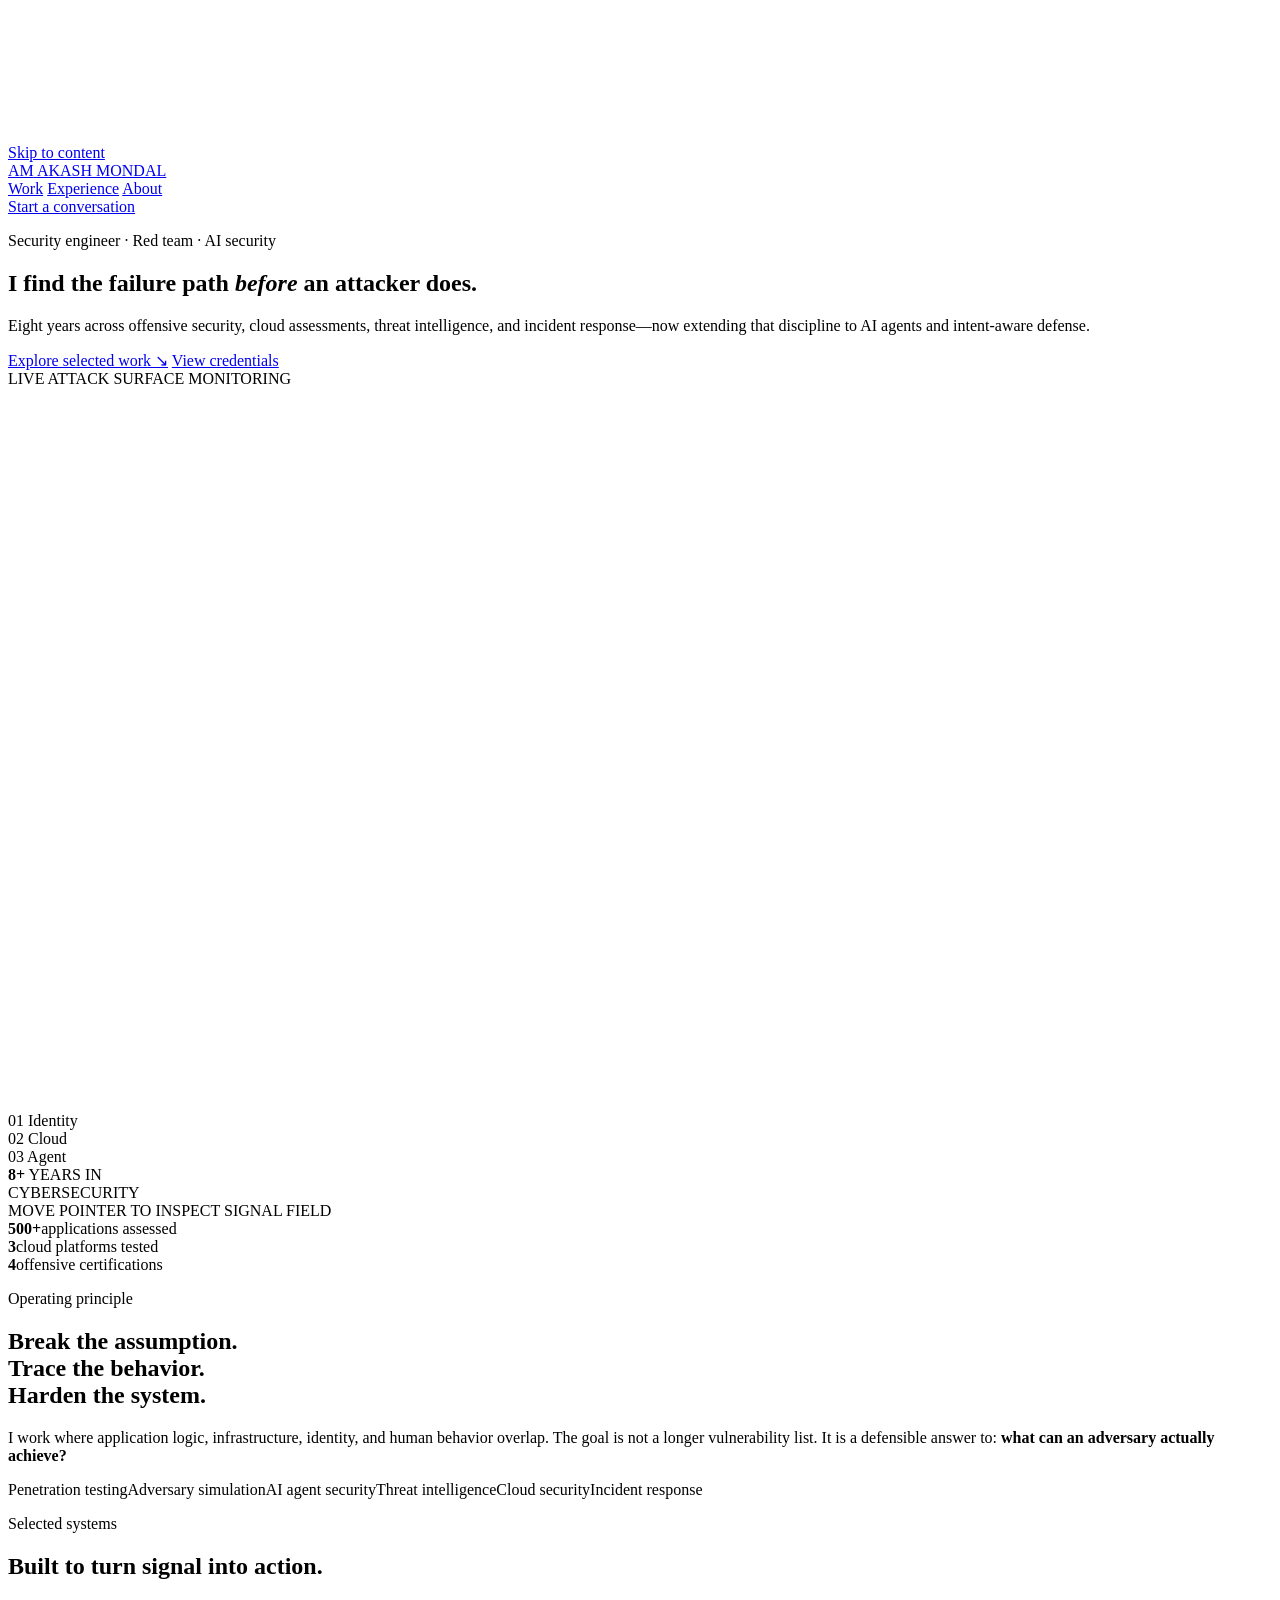
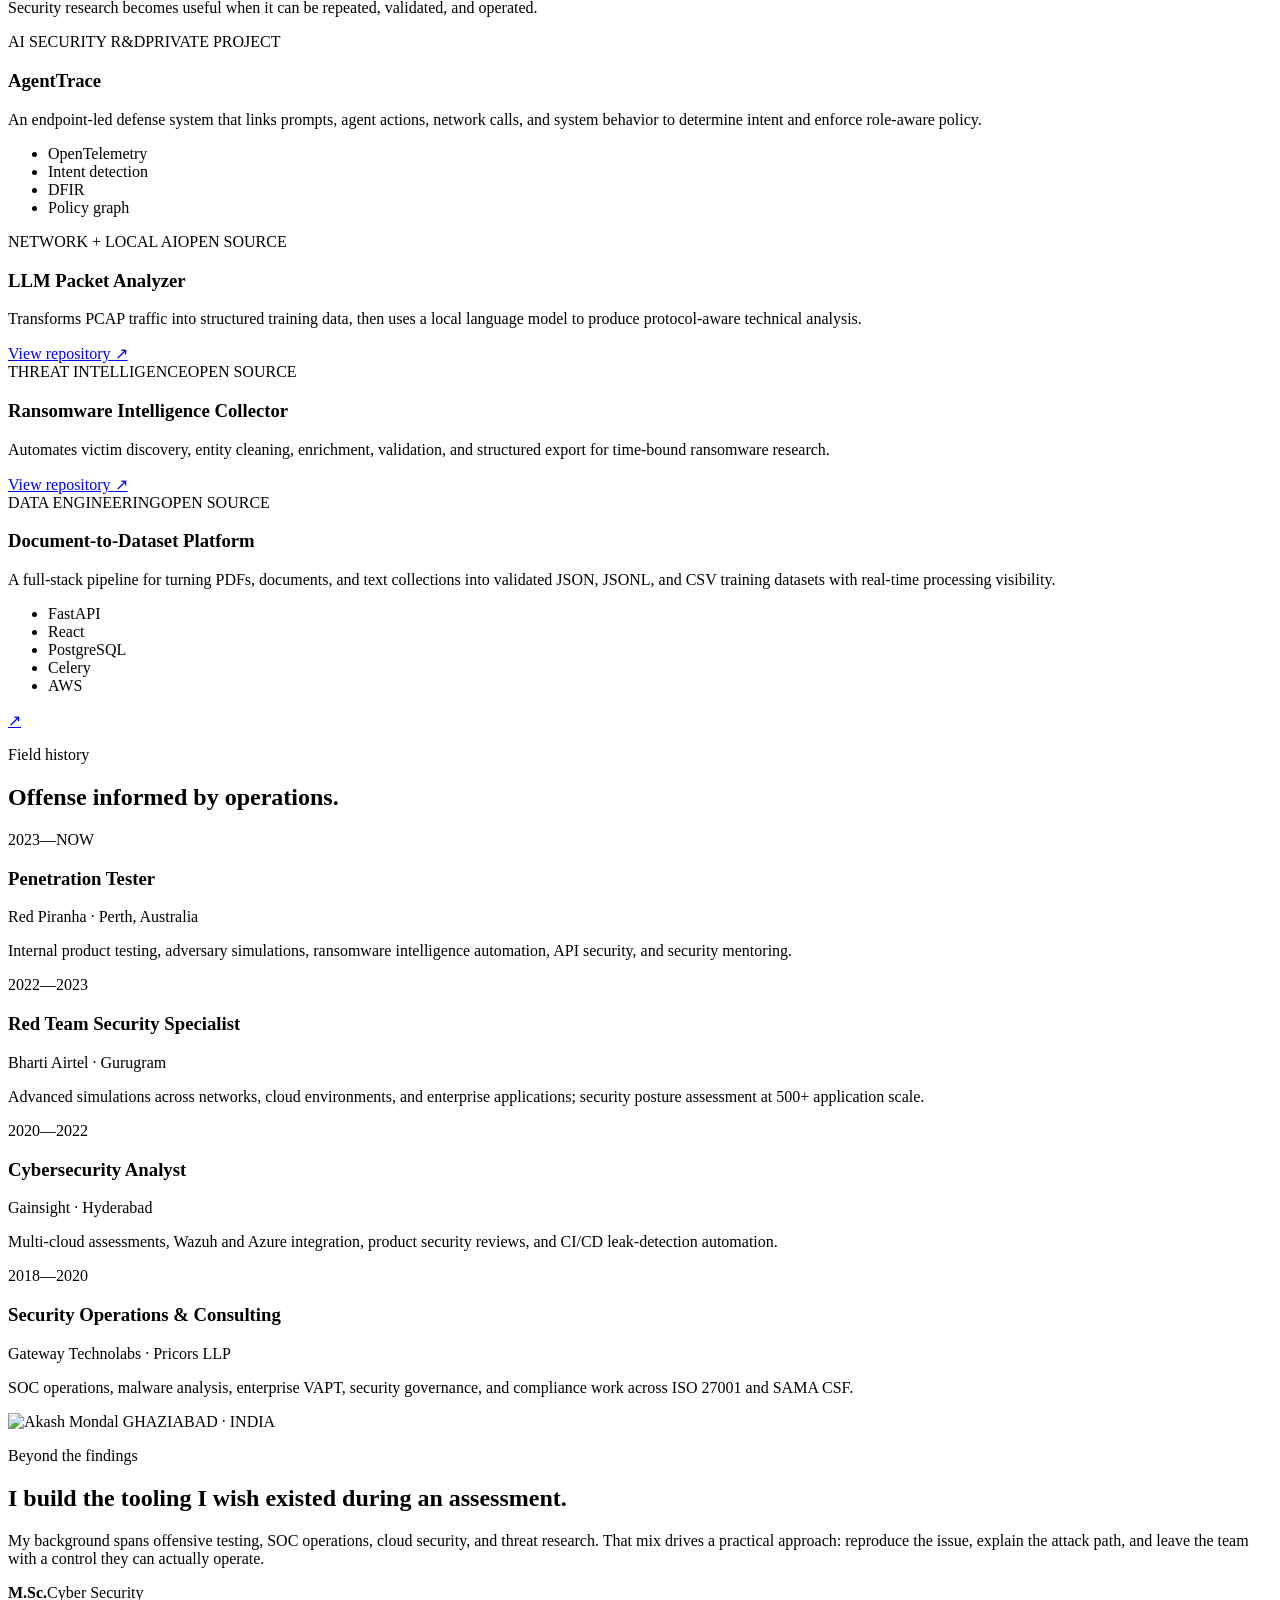
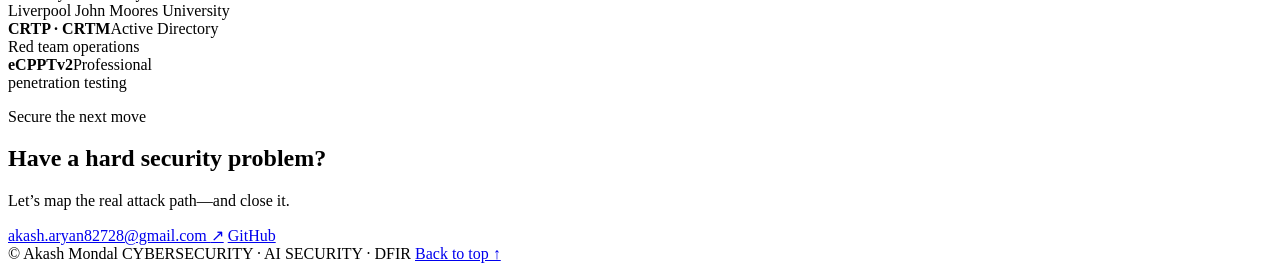
==== index.html @ fdd22d5d "Add index.html" ====
<!doctype html>
<html lang="en">
  <head>
    <meta charset="UTF-8" />
    <meta name="viewport" content="width=device-width, initial-scale=1.0" />
    <meta name="theme-color" content="#05070d" />
    <meta
      name="description"
      content="Akash Mondal — cybersecurity engineer, penetration tester, red team specialist, and AI security researcher."
    />
    <title>Akash Mondal — Cybersecurity & AI Security</title>
    <link rel="icon" type="image/svg+xml" href="assets/favicon.svg" />
    <link rel="preconnect" href="https://avatars.githubusercontent.com" />
    <link rel="stylesheet" href="styles.css" />
    <script src="script.js" defer></script>
  </head>
  <body>
    <a class="skip-link" href="#main">Skip to content</a>
    <canvas id="signal-field" aria-hidden="true"></canvas>

    <header class="site-header" data-reveal>
      <a class="brand" href="#top" aria-label="Akash Mondal, home">
        <span class="brand-mark" aria-hidden="true">AM</span>
        <span>AKASH MONDAL</span>
      </a>
      <nav aria-label="Primary navigation">
        <a href="#work">Work</a>
        <a href="#experience">Experience</a>
        <a href="#about">About</a>
      </nav>
      <a class="header-cta" href="mailto:akash.aryan82728@gmail.com">Start a conversation</a>
    </header>

    <main id="main">
      <section class="hero" id="top">
        <div class="hero-copy" data-reveal>
          <p class="eyebrow"><span class="pulse"></span> Security engineer · Red team · AI security</p>
          <h1>I find the failure path <em>before</em> an attacker does.</h1>
          <p class="hero-summary">
            Eight years across offensive security, cloud assessments, threat intelligence, and incident response—now extending that discipline to AI agents and intent-aware defense.
          </p>
          <div class="hero-actions">
            <a class="button button-primary magnetic" href="#work">Explore selected work <span aria-hidden="true">↘</span></a>
            <a class="button button-secondary" href="#about">View credentials</a>
          </div>
        </div>

        <div class="hero-visual" data-reveal aria-label="Interactive three-dimensional security signal map">
          <div class="visual-frame" id="tilt-frame">
            <div class="frame-topline">
              <span>LIVE ATTACK SURFACE</span>
              <span class="status"><i></i> MONITORING</span>
            </div>
            <canvas id="orb" width="720" height="720" aria-hidden="true"></canvas>
            <div class="scan-label scan-label-a"><span>01</span> Identity</div>
            <div class="scan-label scan-label-b"><span>02</span> Cloud</div>
            <div class="scan-label scan-label-c"><span>03</span> Agent</div>
            <div class="visual-center">
              <strong>8+</strong>
              <span>YEARS IN<br />CYBERSECURITY</span>
            </div>
            <div class="frame-caption">MOVE POINTER TO INSPECT SIGNAL FIELD</div>
          </div>
        </div>

        <div class="hero-metrics" data-reveal>
          <div><strong>500+</strong><span>applications assessed</span></div>
          <div><strong>3</strong><span>cloud platforms tested</span></div>
          <div><strong>4</strong><span>offensive certifications</span></div>
        </div>
      </section>

      <section class="manifesto section-pad" aria-labelledby="manifesto-title">
        <p class="section-kicker" data-reveal>Operating principle</p>
        <div class="manifesto-grid">
          <h2 id="manifesto-title" data-reveal>Break the assumption.<br />Trace the behavior.<br /><span>Harden the system.</span></h2>
          <div class="manifesto-copy" data-reveal>
            <p>I work where application logic, infrastructure, identity, and human behavior overlap. The goal is not a longer vulnerability list. It is a defensible answer to: <strong>what can an adversary actually achieve?</strong></p>
            <div class="discipline-list" aria-label="Core security disciplines">
              <span>Penetration testing</span><span>Adversary simulation</span><span>AI agent security</span><span>Threat intelligence</span><span>Cloud security</span><span>Incident response</span>
            </div>
          </div>
        </div>
      </section>

      <section class="work section-pad" id="work" aria-labelledby="work-title">
        <div class="section-heading" data-reveal>
          <div><p class="section-kicker">Selected systems</p><h2 id="work-title">Built to turn signal into action.</h2></div>
          <p>Security research becomes useful when it can be repeated, validated, and operated.</p>
        </div>

        <div class="project-grid">
          <article class="project-card project-featured tilt-card" data-reveal>
            <div class="project-meta"><span>AI SECURITY R&D</span><span>PRIVATE PROJECT</span></div>
            <div class="project-glyph agent-glyph" aria-hidden="true"><i></i><i></i><i></i><i></i><i></i></div>
            <div>
              <h3>AgentTrace</h3>
              <p>An endpoint-led defense system that links prompts, agent actions, network calls, and system behavior to determine intent and enforce role-aware policy.</p>
              <ul class="tag-list" aria-label="Technologies"><li>OpenTelemetry</li><li>Intent detection</li><li>DFIR</li><li>Policy graph</li></ul>
            </div>
          </article>

          <article class="project-card tilt-card" data-reveal>
            <div class="project-meta"><span>NETWORK + LOCAL AI</span><span>OPEN SOURCE</span></div>
            <div class="project-glyph packet-glyph" aria-hidden="true"><i></i><i></i><i></i><i></i></div>
            <div>
              <h3>LLM Packet Analyzer</h3>
              <p>Transforms PCAP traffic into structured training data, then uses a local language model to produce protocol-aware technical analysis.</p>
              <a class="text-link" href="https://github.com/Cyphercoda/LLM-Packet-Analyzer" target="_blank" rel="noreferrer">View repository <span aria-hidden="true">↗</span></a>
            </div>
          </article>

          <article class="project-card tilt-card" data-reveal>
            <div class="project-meta"><span>THREAT INTELLIGENCE</span><span>OPEN SOURCE</span></div>
            <div class="project-glyph intel-glyph" aria-hidden="true"><i></i><i></i><i></i></div>
            <div>
              <h3>Ransomware Intelligence Collector</h3>
              <p>Automates victim discovery, entity cleaning, enrichment, validation, and structured export for time-bound ransomware research.</p>
              <a class="text-link" href="https://github.com/Cyphercoda/RansomeWare_scraper_Details" target="_blank" rel="noreferrer">View repository <span aria-hidden="true">↗</span></a>
            </div>
          </article>

          <article class="project-card project-wide tilt-card" data-reveal>
            <div class="project-meta"><span>DATA ENGINEERING</span><span>OPEN SOURCE</span></div>
            <div class="project-wide-content">
              <div>
                <h3>Document-to-Dataset Platform</h3>
                <p>A full-stack pipeline for turning PDFs, documents, and text collections into validated JSON, JSONL, and CSV training datasets with real-time processing visibility.</p>
              </div>
              <ul class="tag-list" aria-label="Technologies"><li>FastAPI</li><li>React</li><li>PostgreSQL</li><li>Celery</li><li>AWS</li></ul>
              <a class="circle-link" href="https://github.com/Cyphercoda/Text-To-Dataset-Architecture" target="_blank" rel="noreferrer" aria-label="View Document-to-Dataset Platform repository"><span>↗</span></a>
            </div>
          </article>
        </div>
      </section>

      <section class="experience section-pad" id="experience" aria-labelledby="experience-title">
        <div class="section-heading" data-reveal>
          <div><p class="section-kicker">Field history</p><h2 id="experience-title">Offense informed by operations.</h2></div>
        </div>
        <div class="timeline">
          <article class="timeline-row" data-reveal>
            <div class="timeline-date">2023—NOW</div><div class="timeline-role"><h3>Penetration Tester</h3><p>Red Piranha · Perth, Australia</p></div><p>Internal product testing, adversary simulations, ransomware intelligence automation, API security, and security mentoring.</p>
          </article>
          <article class="timeline-row" data-reveal>
            <div class="timeline-date">2022—2023</div><div class="timeline-role"><h3>Red Team Security Specialist</h3><p>Bharti Airtel · Gurugram</p></div><p>Advanced simulations across networks, cloud environments, and enterprise applications; security posture assessment at 500+ application scale.</p>
          </article>
          <article class="timeline-row" data-reveal>
            <div class="timeline-date">2020—2022</div><div class="timeline-role"><h3>Cybersecurity Analyst</h3><p>Gainsight · Hyderabad</p></div><p>Multi-cloud assessments, Wazuh and Azure integration, product security reviews, and CI/CD leak-detection automation.</p>
          </article>
          <article class="timeline-row" data-reveal>
            <div class="timeline-date">2018—2020</div><div class="timeline-role"><h3>Security Operations & Consulting</h3><p>Gateway Technolabs · Pricors LLP</p></div><p>SOC operations, malware analysis, enterprise VAPT, security governance, and compliance work across ISO 27001 and SAMA CSF.</p>
          </article>
        </div>
      </section>

      <section class="about section-pad" id="about" aria-labelledby="about-title">
        <div class="profile-panel" data-reveal>
          <div class="portrait-wrap">
            <img src="https://avatars.githubusercontent.com/u/27870649?v=4" width="360" height="360" alt="Akash Mondal" loading="lazy" />
            <span>GHAZIABAD · INDIA</span>
          </div>
          <div class="about-copy">
            <p class="section-kicker">Beyond the findings</p>
            <h2 id="about-title">I build the tooling I wish existed during an assessment.</h2>
            <p>My background spans offensive testing, SOC operations, cloud security, and threat research. That mix drives a practical approach: reproduce the issue, explain the attack path, and leave the team with a control they can actually operate.</p>
            <div class="credential-grid">
              <div><strong>M.Sc.</strong><span>Cyber Security<br />Liverpool John Moores University</span></div>
              <div><strong>CRTP · CRTM</strong><span>Active Directory<br />Red team operations</span></div>
              <div><strong>eCPPTv2</strong><span>Professional<br />penetration testing</span></div>
            </div>
          </div>
        </div>
      </section>

      <section class="contact section-pad" aria-labelledby="contact-title">
        <div class="contact-inner" data-reveal>
          <p class="section-kicker">Secure the next move</p>
          <h2 id="contact-title">Have a hard security problem?</h2>
          <div class="contact-bottom">
            <p>Let’s map the real attack path—and close it.</p>
            <div class="contact-actions">
              <a class="button button-light magnetic" href="mailto:akash.aryan82728@gmail.com">akash.aryan82728@gmail.com <span aria-hidden="true">↗</span></a>
              <a class="button button-dark" href="https://github.com/Cyphercoda" target="_blank" rel="noreferrer">GitHub</a>
            </div>
          </div>
        </div>
      </section>
    </main>

    <footer>
      <span>© <span id="year"></span> Akash Mondal</span>
      <span>CYBERSECURITY · AI SECURITY · DFIR</span>
      <a href="#top">Back to top ↑</a>
    </footer>
  </body>
</html>
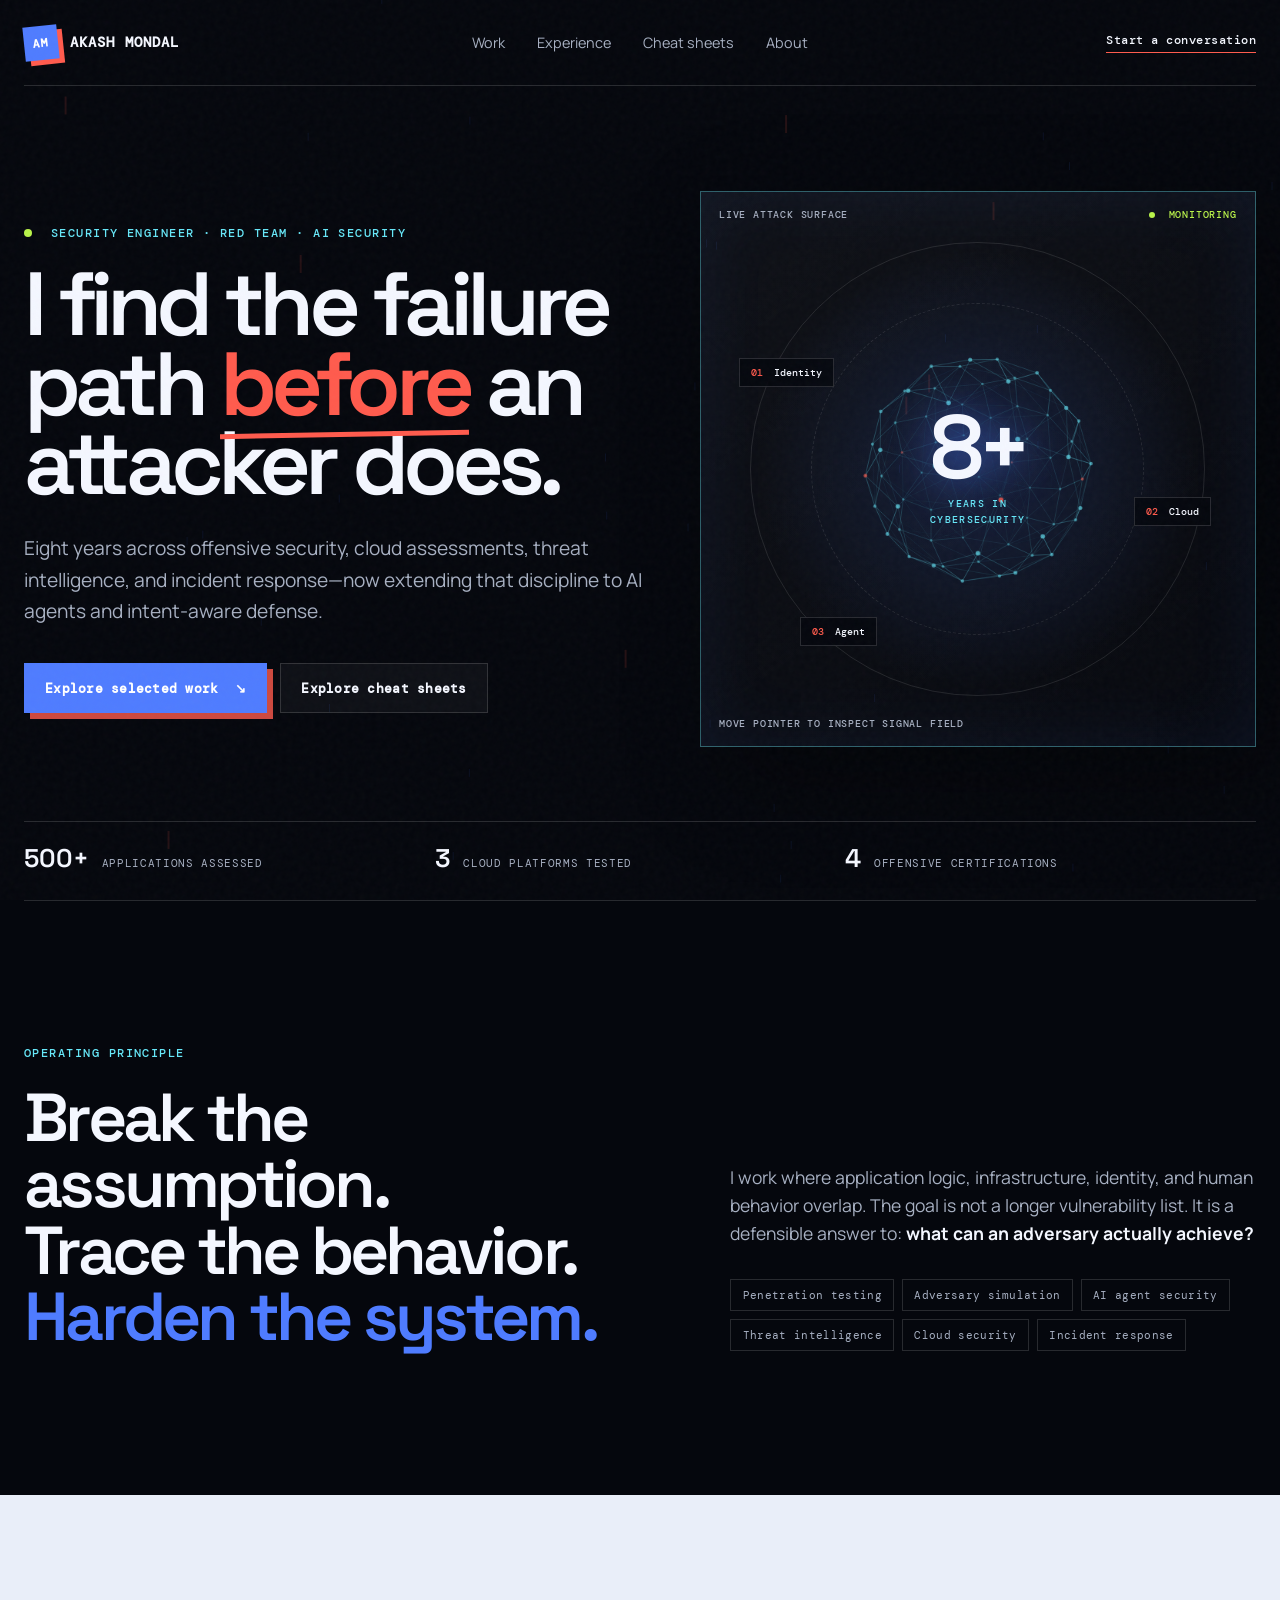
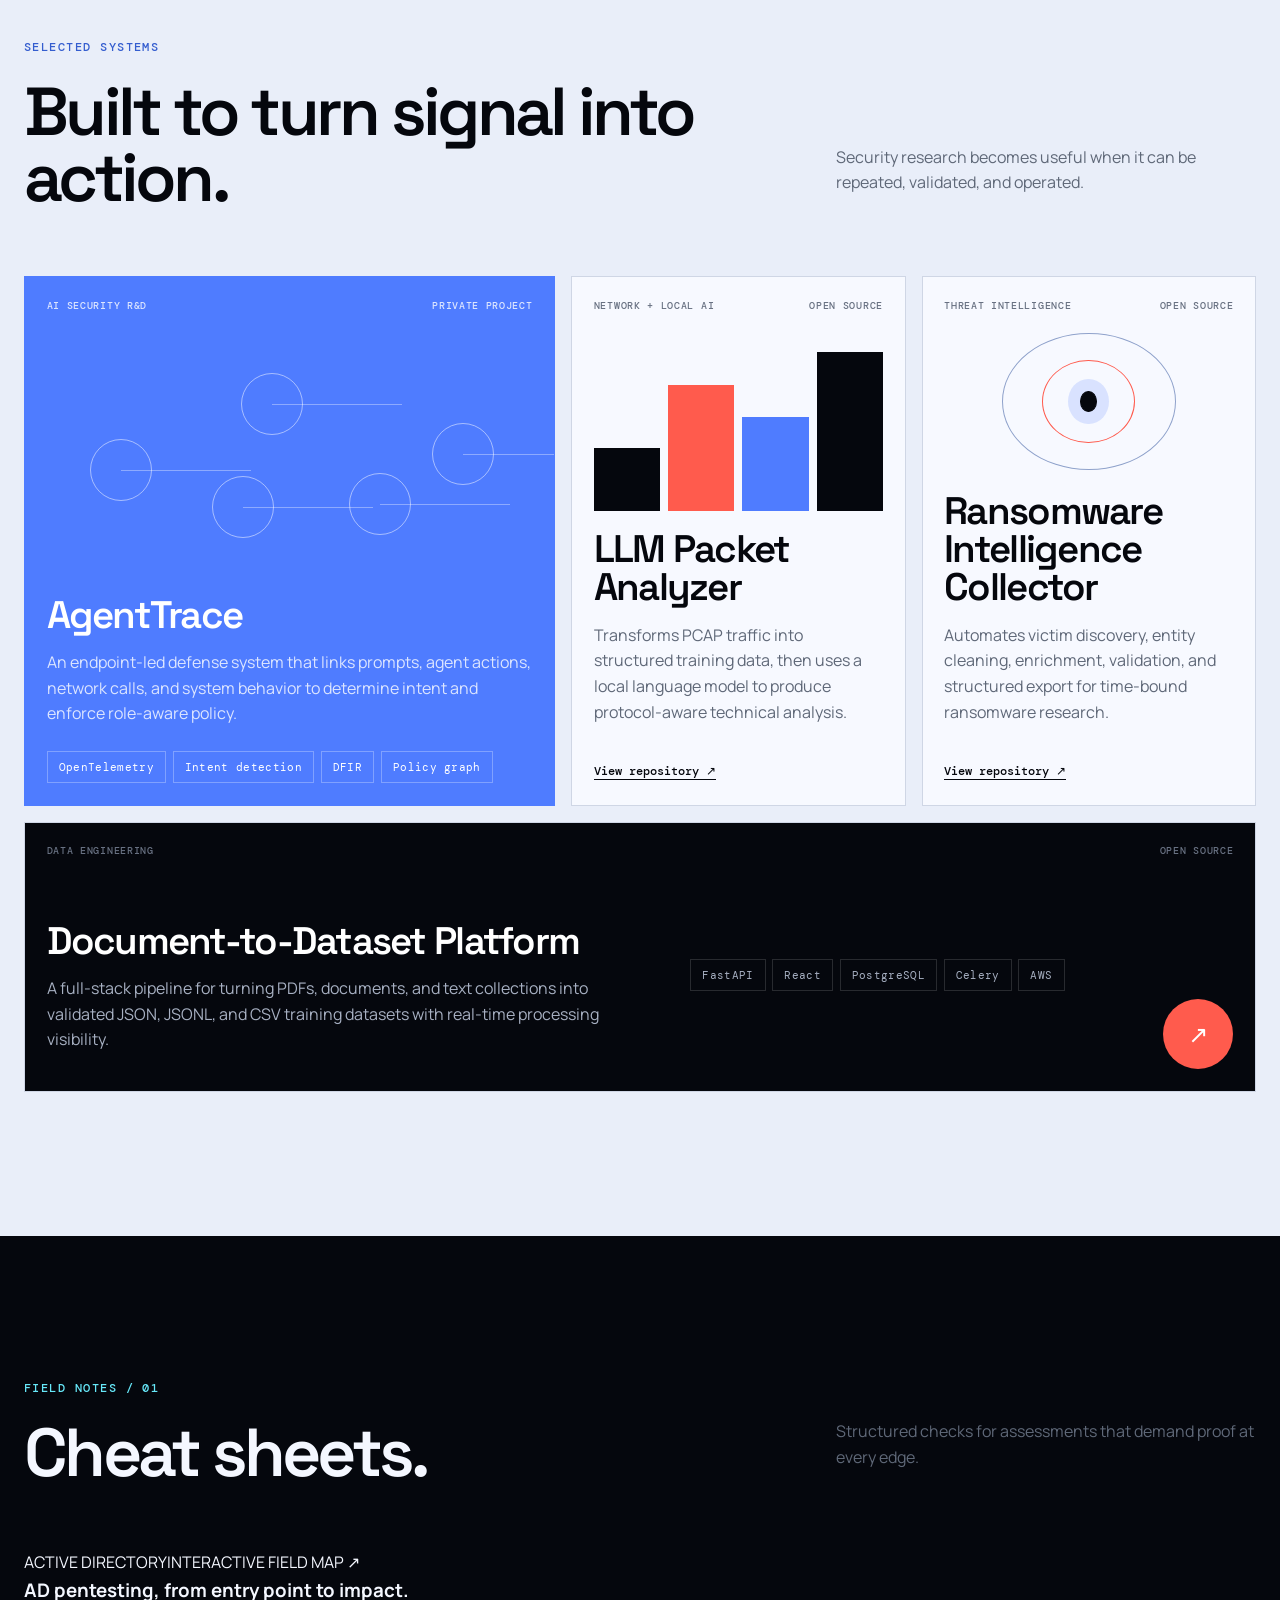
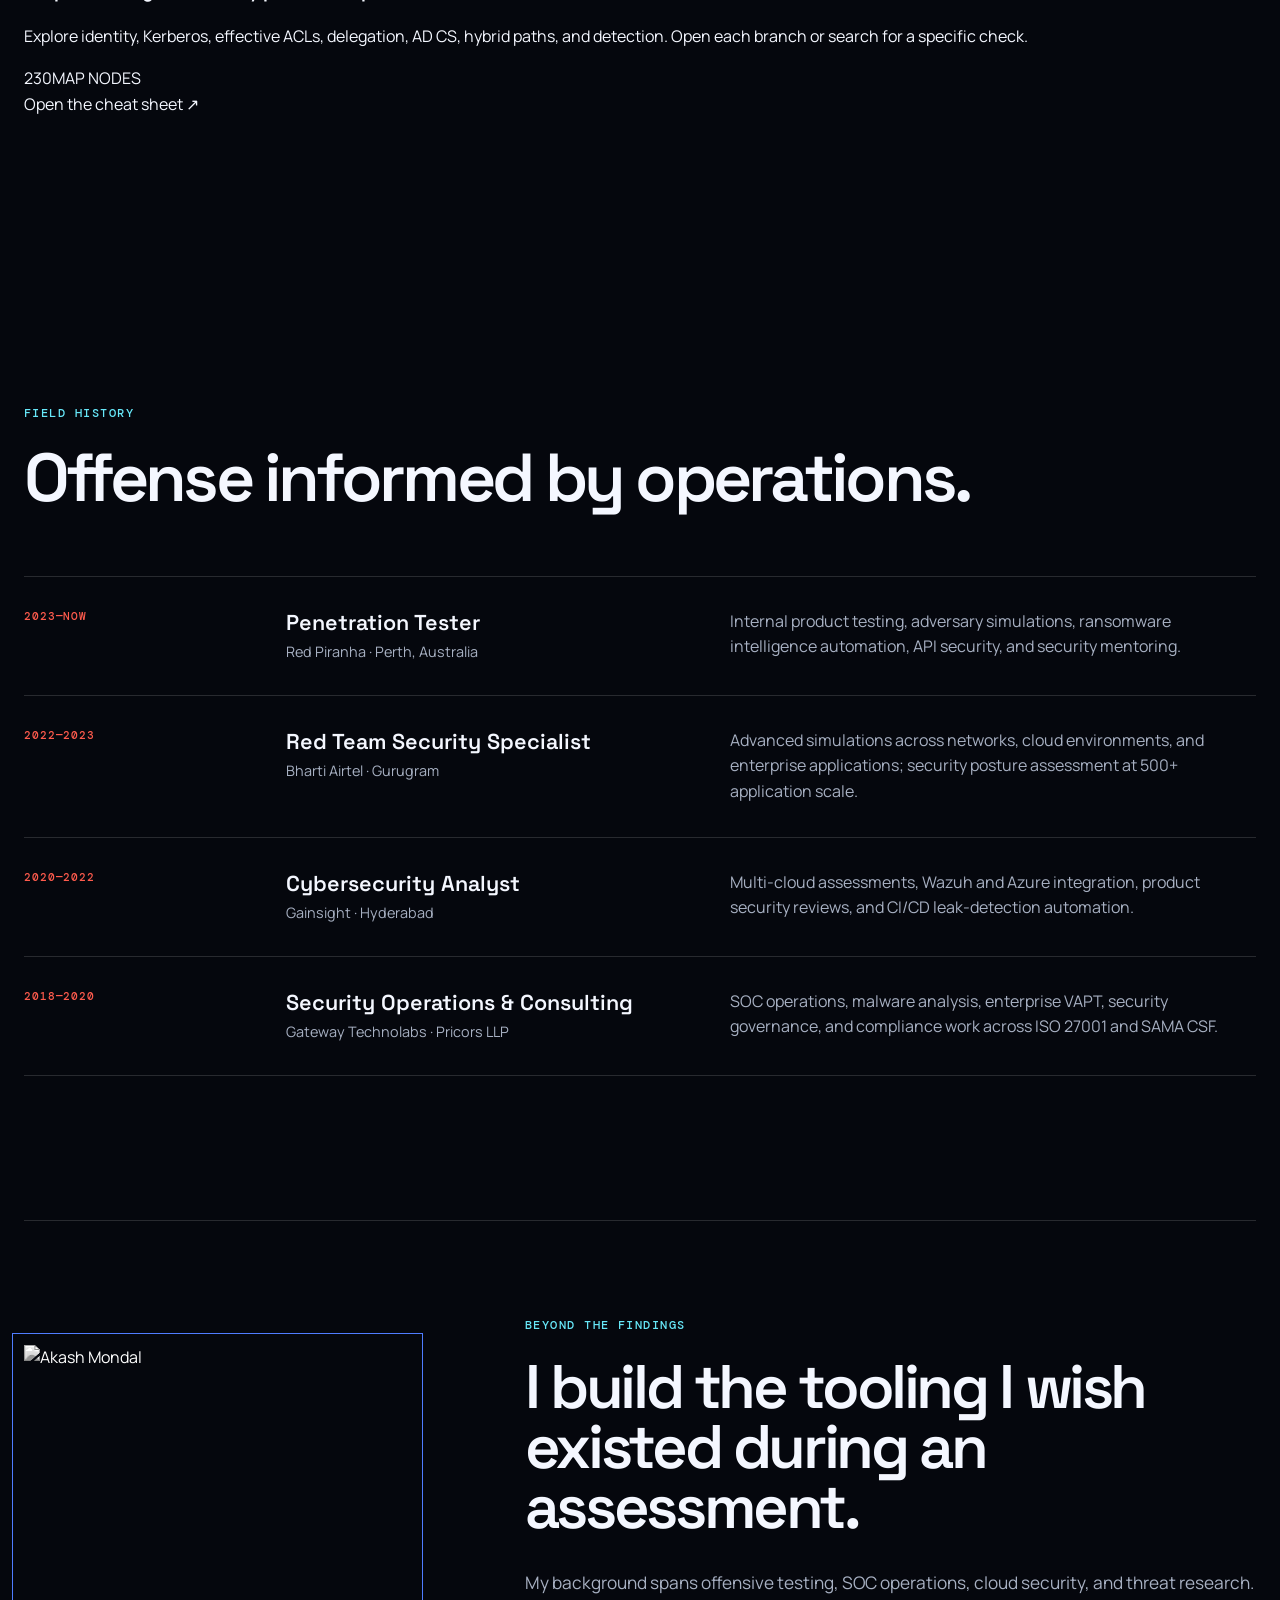
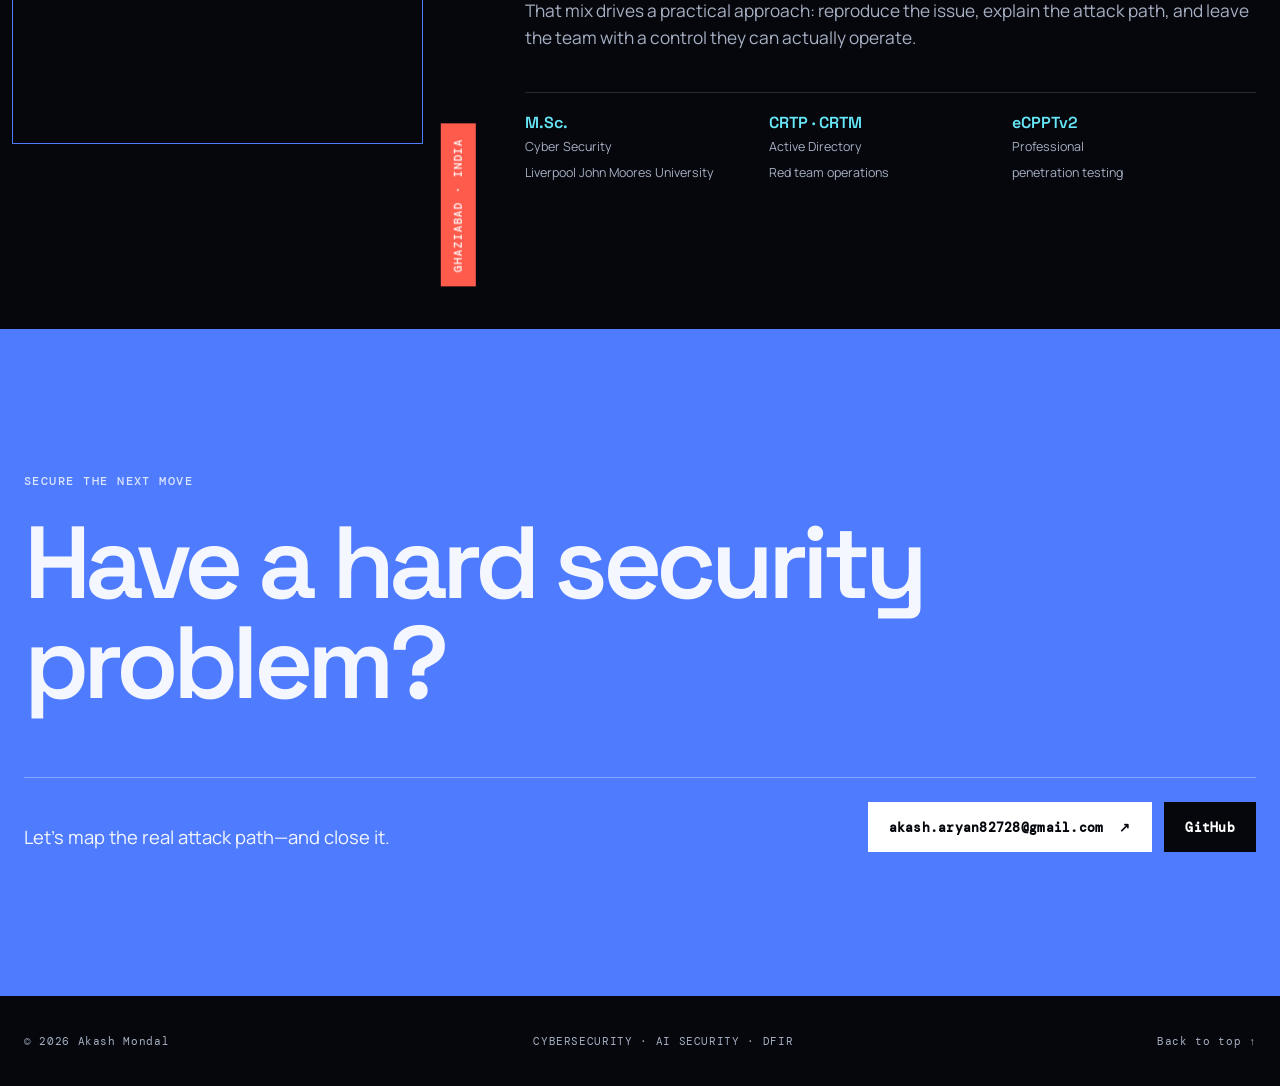
==== commit 70622602: "Add cheat sheets section to portfolio" ====
--- a/index.html
+++ b/index.html
@@ -26,6 +26,7 @@
       <nav aria-label="Primary navigation">
         <a href="#work">Work</a>
         <a href="#experience">Experience</a>
+        <a href="#cheatsheets">Cheat sheets</a>
         <a href="#about">About</a>
       </nav>
       <a class="header-cta" href="mailto:akash.aryan82728@gmail.com">Start a conversation</a>
@@ -41,7 +42,7 @@
           </p>
           <div class="hero-actions">
             <a class="button button-primary magnetic" href="#work">Explore selected work <span aria-hidden="true">↘</span></a>
-            <a class="button button-secondary" href="#about">View credentials</a>
+            <a class="button button-secondary" href="#cheatsheets">Explore cheat sheets</a>
           </div>
         </div>
 
@@ -134,6 +135,22 @@
         </div>
       </section>
 
+
+      <section class="cheatsheets section-pad" id="cheatsheets" aria-labelledby="cheatsheets-title">
+        <div class="section-heading" data-reveal>
+          <div><p class="section-kicker">Field notes / 01</p><h2 id="cheatsheets-title">Cheat sheets.</h2></div>
+          <p>Structured checks for assessments that demand proof at every edge.</p>
+        </div>
+        <a class="cheatsheet-card" href="cheatsheets/ad-pentesting.html" data-reveal>
+          <div class="cheatsheet-meta"><span>ACTIVE DIRECTORY</span><span>INTERACTIVE FIELD MAP ↗</span></div>
+          <div class="cheatsheet-content">
+            <div><h3>AD pentesting, from entry point to impact.</h3><p>Explore identity, Kerberos, effective ACLs, delegation, AD CS, hybrid paths, and detection. Open each branch or search for a specific check.</p></div>
+            <span class="cheatsheet-count" aria-label="230 map nodes">230<span>MAP NODES</span></span>
+          </div>
+          <span class="cheatsheet-open">Open the cheat sheet <span aria-hidden="true">↗</span></span>
+        </a>
+      </section>
+
       <section class="experience section-pad" id="experience" aria-labelledby="experience-title">
         <div class="section-heading" data-reveal>
           <div><p class="section-kicker">Field history</p><h2 id="experience-title">Offense informed by operations.</h2></div>
--- a/styles.css
+++ b/styles.css
@@ -0,0 +1,158 @@
+@import url('https://fonts.googleapis.com/css2?family=DM+Mono:wght@400;500&family=Manrope:wght@400;500;600;700&family=Space+Grotesk:wght@500;600;700&display=swap');
+
+:root {
+  --ink: #05070d;
+  --ink-soft: #0b0f1a;
+  --panel: #101624;
+  --line: rgba(255,255,255,.14);
+  --text: #f4f7ff;
+  --muted: #a7b0c2;
+  --cobalt: #4f7cff;
+  --cyan: #67e8f9;
+  --signal: #ff5b4d;
+  --acid: #b9f34a;
+  --paper: #e9eef9;
+  --display: 'Space Grotesk', system-ui, sans-serif;
+  --body: 'Manrope', system-ui, sans-serif;
+  --mono: 'DM Mono', ui-monospace, monospace;
+  --max: 1260px;
+}
+
+* { box-sizing: border-box; }
+html { scroll-behavior: smooth; scrollbar-width: thin; scrollbar-color: var(--cobalt) var(--ink); }
+html::-webkit-scrollbar { width: 10px; }
+html::-webkit-scrollbar-track { background: var(--ink); }
+html::-webkit-scrollbar-thumb { background: var(--cobalt); border: 3px solid var(--ink); }
+body { margin: 0; color: var(--text); background: var(--ink); font: 400 1rem/1.6 var(--body); overflow-x: hidden; }
+body::before { content: ''; position: fixed; inset: 0; pointer-events: none; opacity: .18; z-index: 20; background-image: url("data:image/svg+xml,%3Csvg viewBox='0 0 180 180' xmlns='http://www.w3.org/2000/svg'%3E%3Cfilter id='n'%3E%3CfeTurbulence type='fractalNoise' baseFrequency='.9' numOctaves='3' stitchTiles='stitch'/%3E%3C/filter%3E%3Crect width='100%25' height='100%25' filter='url(%23n)' opacity='.16'/%3E%3C/svg%3E"); }
+a { color: inherit; text-decoration: none; }
+button, a { -webkit-tap-highlight-color: transparent; }
+:focus-visible { outline: 3px solid var(--cyan); outline-offset: 4px; }
+.skip-link { position: fixed; z-index: 100; left: 1rem; top: -5rem; padding: .75rem 1rem; color: var(--ink); background: var(--cyan); font-weight: 700; }
+.skip-link:focus { top: 1rem; }
+#signal-field { position: fixed; inset: 0; width: 100%; height: 100%; opacity: .18; pointer-events: none; z-index: -1; }
+
+.site-header { width: min(calc(100% - 3rem), var(--max)); height: 86px; margin: 0 auto; display: grid; grid-template-columns: 1fr auto 1fr; align-items: center; border-bottom: 1px solid var(--line); position: relative; z-index: 10; }
+.brand { display: inline-flex; align-items: center; gap: .75rem; width: max-content; font: 600 .85rem var(--mono); letter-spacing: .08em; }
+.brand-mark { width: 34px; height: 34px; display: grid; place-items: center; background: var(--cobalt); color: #fff; font-size: .72rem; transform: rotate(-6deg); box-shadow: 5px 5px 0 var(--signal); }
+nav { display: flex; gap: 2rem; font-size: .9rem; color: var(--muted); }
+nav a, footer a { transition: color .2s ease; }
+nav a:hover, footer a:hover { color: var(--cyan); }
+.header-cta { justify-self: end; font: 500 .78rem var(--mono); letter-spacing: .04em; border-bottom: 1px solid var(--signal); padding-bottom: .3rem; }
+
+.hero { min-height: calc(100svh - 86px); width: min(calc(100% - 3rem), var(--max)); margin: 0 auto; display: grid; grid-template-columns: 1.06fr .94fr; align-items: center; gap: 3rem; padding: 5rem 0 8rem; position: relative; }
+.hero-copy { position: relative; z-index: 2; }
+.eyebrow, .section-kicker { margin: 0 0 1.5rem; font: 500 .76rem var(--mono); letter-spacing: .12em; text-transform: uppercase; color: var(--cyan); }
+.pulse { width: 8px; height: 8px; display: inline-block; margin-right: .65rem; border-radius: 50%; background: var(--acid); box-shadow: 0 0 0 0 rgba(185,243,74,.5); animation: pulse 2s infinite; }
+@keyframes pulse { 70% { box-shadow: 0 0 0 9px rgba(185,243,74,0); } 100% { box-shadow: 0 0 0 0 rgba(185,243,74,0); } }
+h1, h2, h3, p { margin-top: 0; }
+h1 { max-width: 800px; margin-bottom: 1.8rem; font: 600 clamp(3.5rem, 7vw, 7.4rem)/.89 var(--display); letter-spacing: -.065em; }
+h1 em { color: var(--signal); font-style: normal; position: relative; }
+h1 em::after { content: ''; position: absolute; left: 0; right: 0; bottom: .04em; height: .055em; background: var(--signal); transform: rotate(-1deg); }
+.hero-summary { max-width: 690px; color: var(--muted); font-size: clamp(1.02rem, 1.5vw, 1.25rem); line-height: 1.65; }
+.hero-actions { display: flex; flex-wrap: wrap; gap: .85rem; margin-top: 2.2rem; }
+.button { min-height: 50px; display: inline-flex; align-items: center; justify-content: center; gap: 1rem; padding: .85rem 1.25rem; border: 1px solid var(--line); font: 600 .82rem var(--mono); letter-spacing: .02em; transition: transform .2s ease, background .2s ease, color .2s ease, border-color .2s ease; cursor: pointer; }
+.button:hover { transform: translateY(-3px); }
+.button-primary { color: #fff; background: var(--cobalt); border-color: var(--cobalt); box-shadow: 6px 6px 0 rgba(255,91,77,.8); }
+.button-primary:hover { background: #638bff; }
+.button-secondary { background: rgba(255,255,255,.04); }
+.button-secondary:hover { border-color: var(--cyan); color: var(--cyan); }
+
+.hero-visual { perspective: 1200px; }
+.visual-frame { position: relative; width: min(100%, 580px); aspect-ratio: 1/1; margin-left: auto; border: 1px solid rgba(103,232,249,.38); background: radial-gradient(circle at 50% 50%, rgba(79,124,255,.18), transparent 56%), linear-gradient(145deg, rgba(255,255,255,.045), rgba(255,255,255,.01)); overflow: hidden; transform-style: preserve-3d; transition: transform .25s ease-out; box-shadow: inset 0 0 70px rgba(79,124,255,.08), 28px 32px 90px rgba(0,0,0,.36); }
+.visual-frame::before, .visual-frame::after { content: ''; position: absolute; inset: 9%; border: 1px solid rgba(255,255,255,.1); border-radius: 50%; pointer-events: none; }
+.visual-frame::after { inset: 20%; border-style: dashed; animation: spin 22s linear infinite; }
+@keyframes spin { to { transform: rotate(360deg); } }
+.frame-topline, .frame-caption { position: absolute; left: 1.15rem; right: 1.15rem; z-index: 3; display: flex; justify-content: space-between; font: 500 .63rem var(--mono); letter-spacing: .08em; color: var(--muted); }
+.frame-topline { top: 1rem; }.frame-caption { bottom: 1rem; }
+.status { color: var(--acid); }.status i { display: inline-block; width: 6px; height: 6px; margin-right: .4rem; border-radius: 50%; background: currentColor; }
+#orb { width: 100%; height: 100%; display: block; }
+.visual-center { position: absolute; inset: 50% auto auto 50%; transform: translate(-50%, -50%) translateZ(55px); z-index: 2; text-align: center; pointer-events: none; }
+.visual-center strong { display: block; color: var(--text); font: 600 clamp(4rem, 7vw, 7rem)/.8 var(--display); letter-spacing: -.08em; text-shadow: 0 0 40px rgba(79,124,255,.65); }
+.visual-center span { display: block; margin-top: .8rem; color: var(--cyan); font: 500 .65rem/1.45 var(--mono); letter-spacing: .13em; }
+.scan-label { position: absolute; z-index: 3; padding: .45rem .65rem; color: var(--text); background: rgba(5,7,13,.78); border: 1px solid var(--line); backdrop-filter: blur(8px); font: 500 .65rem var(--mono); }
+.scan-label span { color: var(--signal); margin-right: .35rem; }.scan-label-a { left: 7%; top: 30%; }.scan-label-b { right: 8%; top: 55%; }.scan-label-c { left: 18%; bottom: 18%; }
+
+.hero-metrics { position: absolute; bottom: 1.6rem; left: 0; right: 0; display: grid; grid-template-columns: repeat(3, 1fr); border-top: 1px solid var(--line); }
+.hero-metrics div { display: flex; align-items: baseline; gap: .8rem; padding: 1.3rem 0 0; }
+.hero-metrics strong { font: 600 1.6rem var(--display); }.hero-metrics span { color: var(--muted); font: .68rem var(--mono); text-transform: uppercase; letter-spacing: .06em; }
+
+.section-pad { width: min(calc(100% - 3rem), var(--max)); margin: 0 auto; padding: 9rem 0; }
+.manifesto { border-top: 1px solid var(--line); }
+.manifesto-grid { display: grid; grid-template-columns: 1.08fr .92fr; gap: 7vw; align-items: end; }
+h2 { margin-bottom: 0; font: 600 clamp(2.7rem, 5.3vw, 5.8rem)/.98 var(--display); letter-spacing: -.055em; }
+.manifesto h2 span { color: var(--cobalt); }
+.manifesto-copy > p { color: var(--muted); font-size: 1.1rem; }.manifesto-copy strong { color: var(--text); }
+.discipline-list { display: flex; flex-wrap: wrap; gap: .5rem; margin-top: 2rem; }
+.discipline-list span, .tag-list li { padding: .5rem .7rem; border: 1px solid var(--line); font: .68rem var(--mono); letter-spacing: .03em; color: var(--muted); }
+
+.work { width: 100%; max-width: none; padding-left: max(1.5rem, calc((100vw - var(--max))/2)); padding-right: max(1.5rem, calc((100vw - var(--max))/2)); background: var(--paper); color: var(--ink); }
+.work .section-kicker { color: #345dcf; }.section-heading { display: flex; justify-content: space-between; align-items: end; gap: 2rem; margin-bottom: 4rem; }
+.section-heading > p { max-width: 420px; color: #5f6878; }
+.project-grid { display: grid; grid-template-columns: 1.35fr .85fr .85fr; gap: 1rem; perspective: 1400px; }
+.project-card { min-height: 520px; padding: 1.35rem; display: flex; flex-direction: column; justify-content: space-between; position: relative; overflow: hidden; background: #f7f9ff; border: 1px solid #cfd6e5; transform-style: preserve-3d; transition: transform .25s ease, box-shadow .25s ease; }
+.project-card:hover { box-shadow: 0 24px 60px rgba(20,30,55,.14); }
+.project-featured { color: #fff; background: var(--cobalt); border-color: var(--cobalt); }.project-featured .project-meta, .project-featured p { color: #dce5ff; }.project-featured .tag-list li { border-color: rgba(255,255,255,.28); color: #fff; }
+.project-meta { display: flex; justify-content: space-between; gap: 1rem; color: #687182; font: 500 .62rem var(--mono); letter-spacing: .07em; }
+.project-card h3 { margin: 0 0 1rem; font: 600 clamp(1.8rem, 3vw, 3.4rem)/1 var(--display); letter-spacing: -.045em; }
+.project-card p { color: #5f6878; }.project-featured p { color: #dce5ff; }
+.tag-list { display: flex; flex-wrap: wrap; gap: .4rem; margin: 1.5rem 0 0; padding: 0; list-style: none; }
+.text-link { display: inline-block; margin-top: 1.4rem; border-bottom: 1px solid currentColor; font: 500 .75rem var(--mono); }
+.text-link:hover { color: #345dcf; }
+.project-glyph { width: 100%; height: 180px; position: relative; }
+.agent-glyph i { position: absolute; width: 62px; height: 62px; border: 1px solid rgba(255,255,255,.5); border-radius: 50%; }.agent-glyph i::after { content: ''; position: absolute; width: 130px; height: 1px; left: 50%; top: 50%; background: rgba(255,255,255,.35); transform-origin: left; }
+.agent-glyph i:nth-child(1) { left: 9%; top: 42%; }.agent-glyph i:nth-child(2) { left: 40%; top: 5%; }.agent-glyph i:nth-child(3) { right: 8%; top: 33%; }.agent-glyph i:nth-child(4) { left: 34%; bottom: 3%; }.agent-glyph i:nth-child(5) { right: 25%; bottom: 5%; }
+.packet-glyph { display: grid; grid-template-columns: repeat(4, 1fr); align-items: end; gap: 8px; }.packet-glyph i { display: block; background: var(--ink); height: 35%; }.packet-glyph i:nth-child(2) { height: 70%; background: var(--signal); }.packet-glyph i:nth-child(3) { height: 52%; background: var(--cobalt); }.packet-glyph i:nth-child(4) { height: 88%; background: var(--ink); }
+.intel-glyph i { position: absolute; border: 1px solid #8fa2cb; border-radius: 50%; inset: 12% 20%; }.intel-glyph i:nth-child(2) { inset: 27% 34%; border-color: var(--signal); }.intel-glyph i:nth-child(3) { inset: 44% 47%; background: var(--ink); border-color: var(--ink); box-shadow: 0 0 0 12px rgba(79,124,255,.18); }
+.project-wide { min-height: 270px; grid-column: 1 / -1; background: var(--ink); color: #fff; }.project-wide p { color: var(--muted); }.project-wide-content { height: 100%; display: grid; grid-template-columns: 1.4fr 1fr auto; gap: 3rem; align-items: end; }.project-wide .tag-list { align-self: center; }
+.circle-link { width: 70px; height: 70px; display: grid; place-items: center; border-radius: 50%; background: var(--signal); color: #fff; font-size: 1.5rem; transition: transform .25s ease; }.circle-link:hover { transform: rotate(12deg) scale(1.06); }
+
+.experience { border-bottom: 1px solid var(--line); }
+.timeline { margin-top: 4rem; border-top: 1px solid var(--line); }
+.timeline-row { display: grid; grid-template-columns: .7fr 1.25fr 1.6fr; gap: 2rem; padding: 2rem 0; border-bottom: 1px solid var(--line); align-items: start; transition: background .2s ease, padding .2s ease; }
+.timeline-row:hover { padding-left: 1rem; background: rgba(255,255,255,.025); }
+.timeline-date { color: var(--signal); font: 500 .7rem var(--mono); letter-spacing: .08em; }.timeline-role h3 { margin: 0 0 .25rem; font: 600 1.35rem var(--display); }.timeline-role p, .timeline-row > p { margin-bottom: 0; color: var(--muted); }.timeline-role p { font-size: .9rem; }
+
+.about { padding-top: 6rem; }
+.profile-panel { display: grid; grid-template-columns: .72fr 1.28fr; gap: 7vw; align-items: center; }
+.portrait-wrap { position: relative; width: min(100%, 430px); aspect-ratio: 1/1; }.portrait-wrap::before { content: ''; position: absolute; inset: -12px 12px 12px -12px; border: 1px solid var(--cobalt); z-index: -1; }.portrait-wrap img { width: 100%; height: 100%; object-fit: cover; filter: grayscale(100%) contrast(1.08); }.portrait-wrap span { position: absolute; right: -2.5rem; bottom: 2rem; padding: .65rem .9rem; background: var(--signal); color: #fff; font: 500 .68rem var(--mono); letter-spacing: .08em; transform: rotate(-90deg); transform-origin: right bottom; }
+.about-copy h2 { font-size: clamp(2.5rem, 4.8vw, 5rem); }.about-copy > p:not(.section-kicker) { max-width: 760px; margin: 2rem 0 2.5rem; color: var(--muted); font-size: 1.08rem; }
+.credential-grid { display: grid; grid-template-columns: repeat(3, 1fr); border-top: 1px solid var(--line); }.credential-grid div { padding: 1.2rem .8rem 0 0; }.credential-grid strong { display: block; color: var(--cyan); font: 600 1rem var(--display); }.credential-grid span { color: var(--muted); font-size: .78rem; line-height: 1.45; }
+
+.contact { width: 100%; max-width: none; padding-left: max(1.5rem, calc((100vw - var(--max))/2)); padding-right: max(1.5rem, calc((100vw - var(--max))/2)); background: var(--cobalt); }
+.contact .section-kicker { color: #dce5ff; }.contact h2 { max-width: 1000px; font-size: clamp(3.2rem, 8vw, 8.5rem); }.contact-bottom { display: flex; justify-content: space-between; align-items: end; gap: 2rem; margin-top: 4rem; border-top: 1px solid rgba(255,255,255,.3); padding-top: 1.5rem; }.contact-bottom p { margin: 0; font-size: 1.15rem; }.contact-actions { display: flex; flex-wrap: wrap; gap: .8rem; }.button-light { background: #fff; color: var(--ink); border-color: #fff; }.button-dark { background: var(--ink); color: #fff; border-color: var(--ink); }
+
+footer { width: min(calc(100% - 3rem), var(--max)); min-height: 90px; margin: 0 auto; display: flex; justify-content: space-between; align-items: center; gap: 1rem; color: var(--muted); font: .67rem var(--mono); letter-spacing: .06em; }
+
+[data-reveal] { opacity: 0; transform: translateY(30px); transition: opacity .75s cubic-bezier(.2,.7,.2,1), transform .75s cubic-bezier(.2,.7,.2,1); }
+[data-reveal].revealed { opacity: 1; transform: translateY(0); }
+
+@media (max-width: 980px) {
+  .site-header { grid-template-columns: 1fr auto; } nav { display: none; }
+  .hero { grid-template-columns: 1fr; padding-top: 4rem; }.hero-visual { width: min(78vw, 590px); margin: 0 auto; }.hero-metrics { position: static; grid-column: 1; margin-top: 2rem; }
+  .manifesto-grid { grid-template-columns: 1fr; }.project-grid { grid-template-columns: 1fr 1fr; }.project-featured { grid-column: 1 / -1; }.project-wide-content { grid-template-columns: 1fr; gap: 1.5rem; }.project-wide .tag-list { align-self: auto; }.circle-link { position: absolute; right: 1.25rem; bottom: 1.25rem; }
+  .profile-panel { grid-template-columns: .8fr 1.2fr; gap: 3rem; }.timeline-row { grid-template-columns: .55fr 1fr; }.timeline-row > p { grid-column: 2; }
+}
+
+@media (max-width: 680px) {
+  .site-header, .hero, .section-pad, footer { width: min(calc(100% - 2rem), var(--max)); }.site-header { height: 72px; }.brand > span:last-child { display: none; }.header-cta { font-size: .68rem; }
+  h1 { font-size: clamp(3.25rem, 16vw, 5.2rem); }.hero { min-height: auto; padding: 4rem 0 5rem; gap: 3.5rem; }.hero-visual { width: 100%; }.hero-metrics { grid-template-columns: 1fr; }.hero-metrics div { border-bottom: 1px solid var(--line); padding: 1rem 0; }
+  .section-pad { padding: 6rem 0; }.work, .contact { width: 100%; padding-left: 1rem; padding-right: 1rem; }.section-heading { display: block; }.section-heading > p { margin-top: 1.5rem; }
+  .project-grid { grid-template-columns: 1fr; }.project-card, .project-featured { grid-column: auto; min-height: 460px; }.project-wide { grid-column: auto; min-height: 410px; }.project-meta { flex-direction: column; gap: .25rem; }
+  .timeline-row { grid-template-columns: 1fr; gap: .7rem; }.timeline-row > p { grid-column: 1; }.timeline-row:hover { padding-left: 0; }
+  .profile-panel { grid-template-columns: 1fr; }.portrait-wrap { width: calc(100% - 1rem); }.credential-grid { grid-template-columns: 1fr; }.credential-grid div { border-bottom: 1px solid var(--line); padding: 1rem 0; }
+  .contact-bottom { display: block; }.contact-actions { margin-top: 2rem; }.contact-actions .button { width: 100%; overflow-wrap: anywhere; font-size: .68rem; }.contact h2 { font-size: clamp(3rem, 17vw, 5.2rem); }
+  footer { padding: 1.5rem 0; flex-direction: column; align-items: flex-start; }
+}
+
+@media (prefers-reduced-motion: reduce) {
+  html { scroll-behavior: auto; }
+  *, *::before, *::after { animation-duration: .01ms !important; animation-iteration-count: 1 !important; transition-duration: .01ms !important; }
+  [data-reveal] { opacity: 1; transform: none; }
+  #signal-field { display: none; }
+}
+
+@media (forced-colors: active) {
+  * { forced-color-adjust: auto; }
+  .brand-mark, .button, .contact, .project-featured { border: 1px solid ButtonText; }
+}
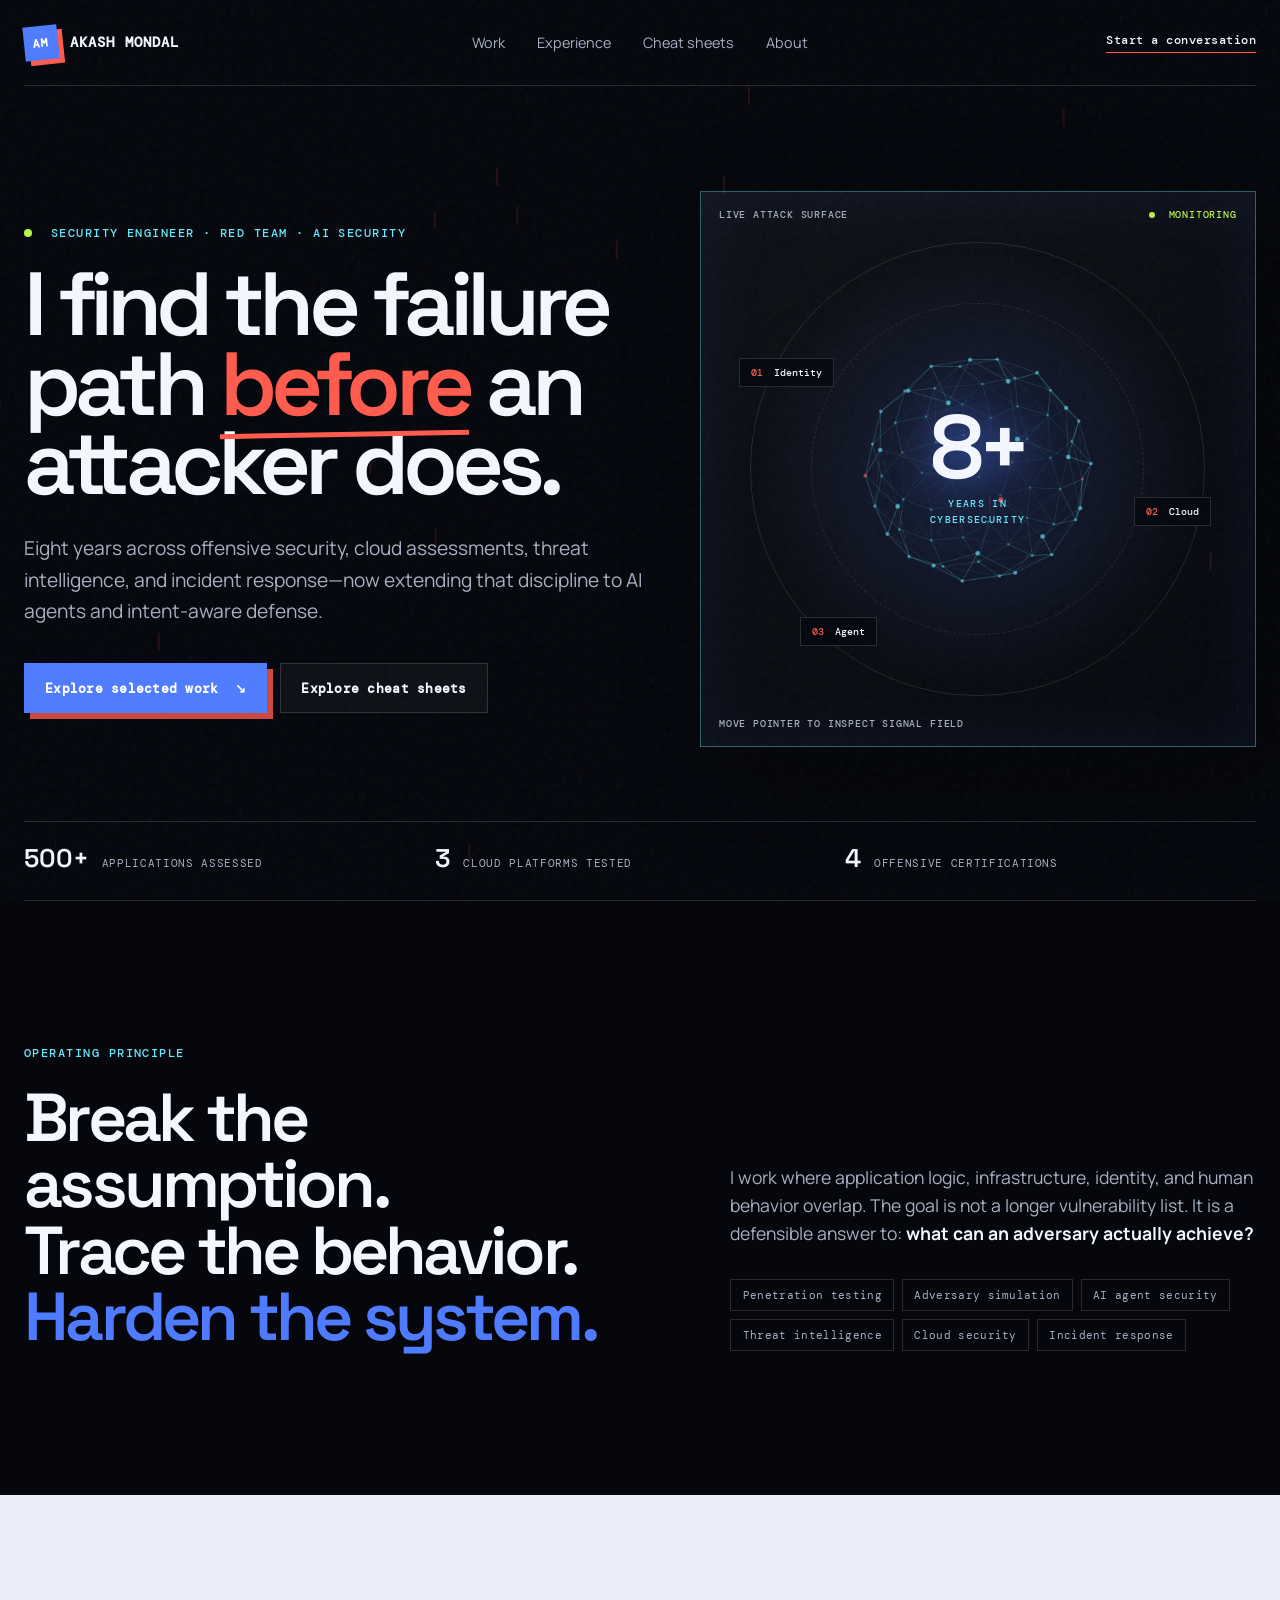
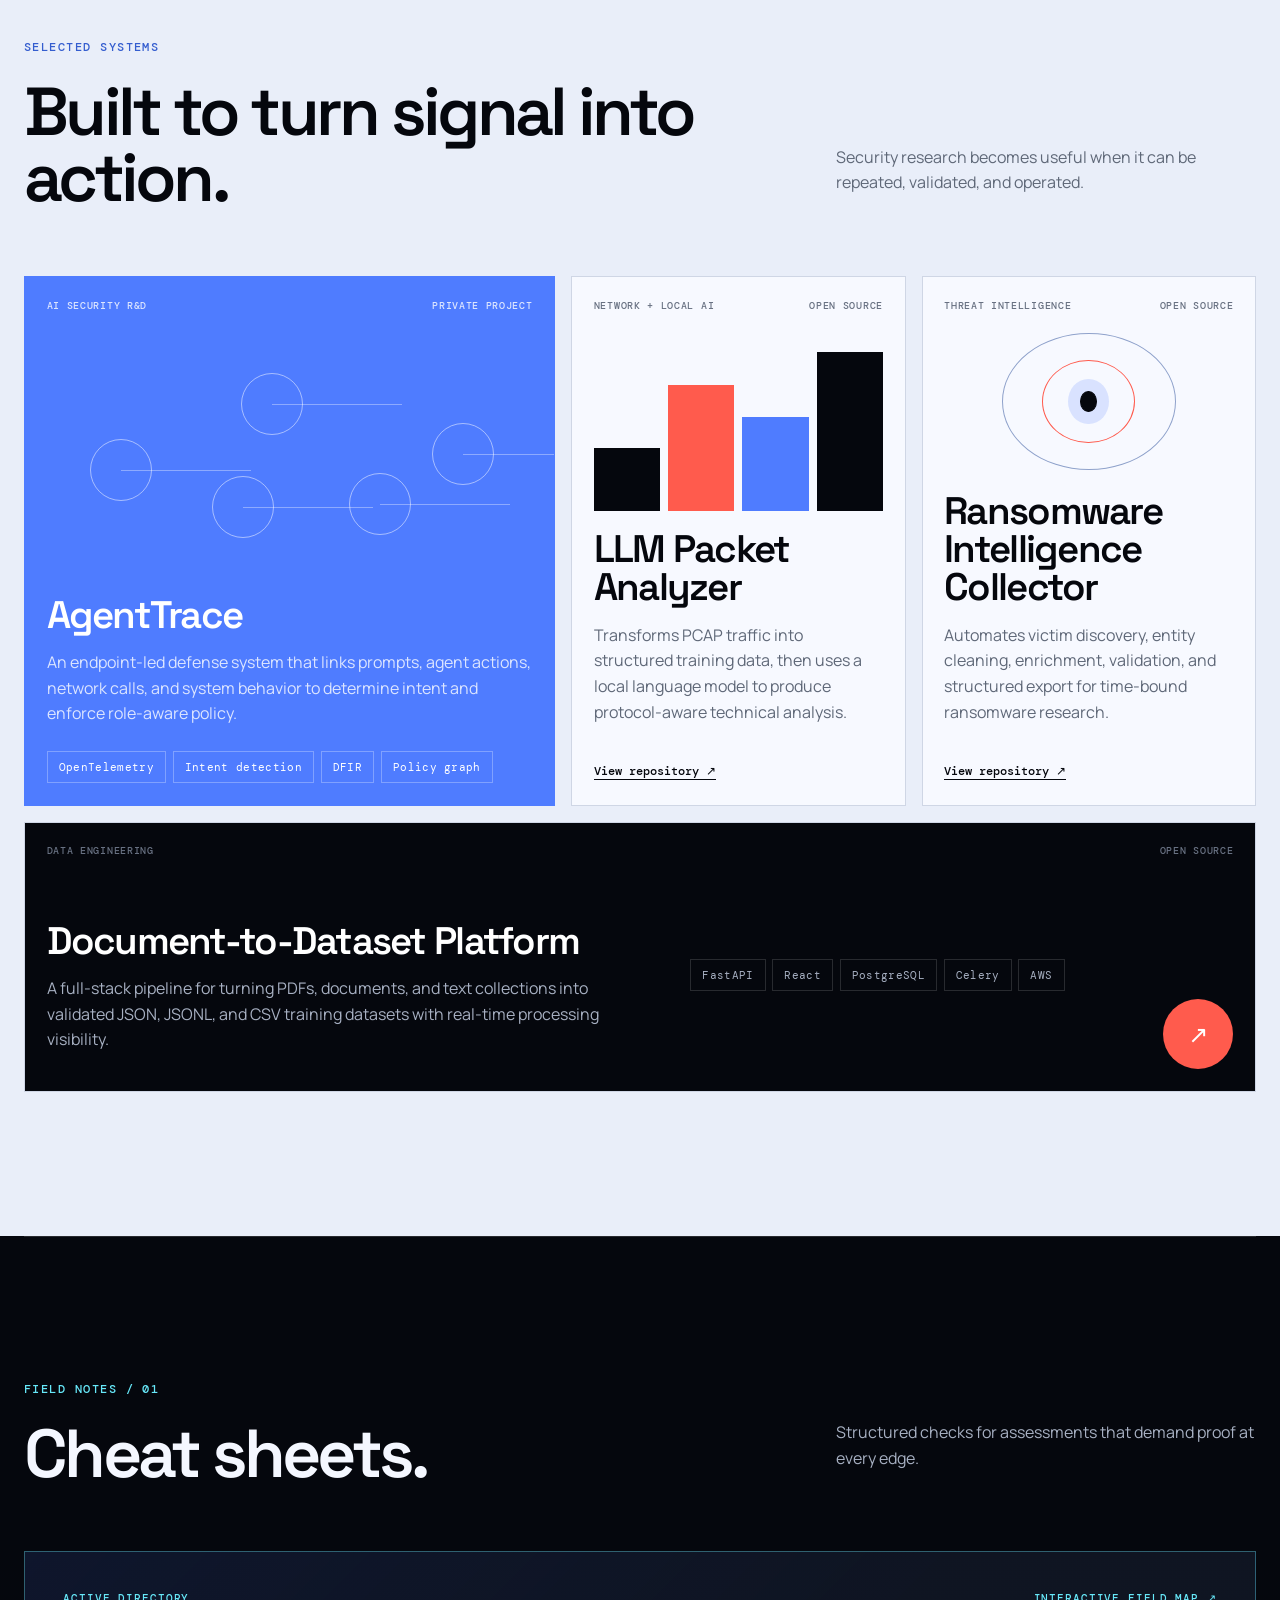
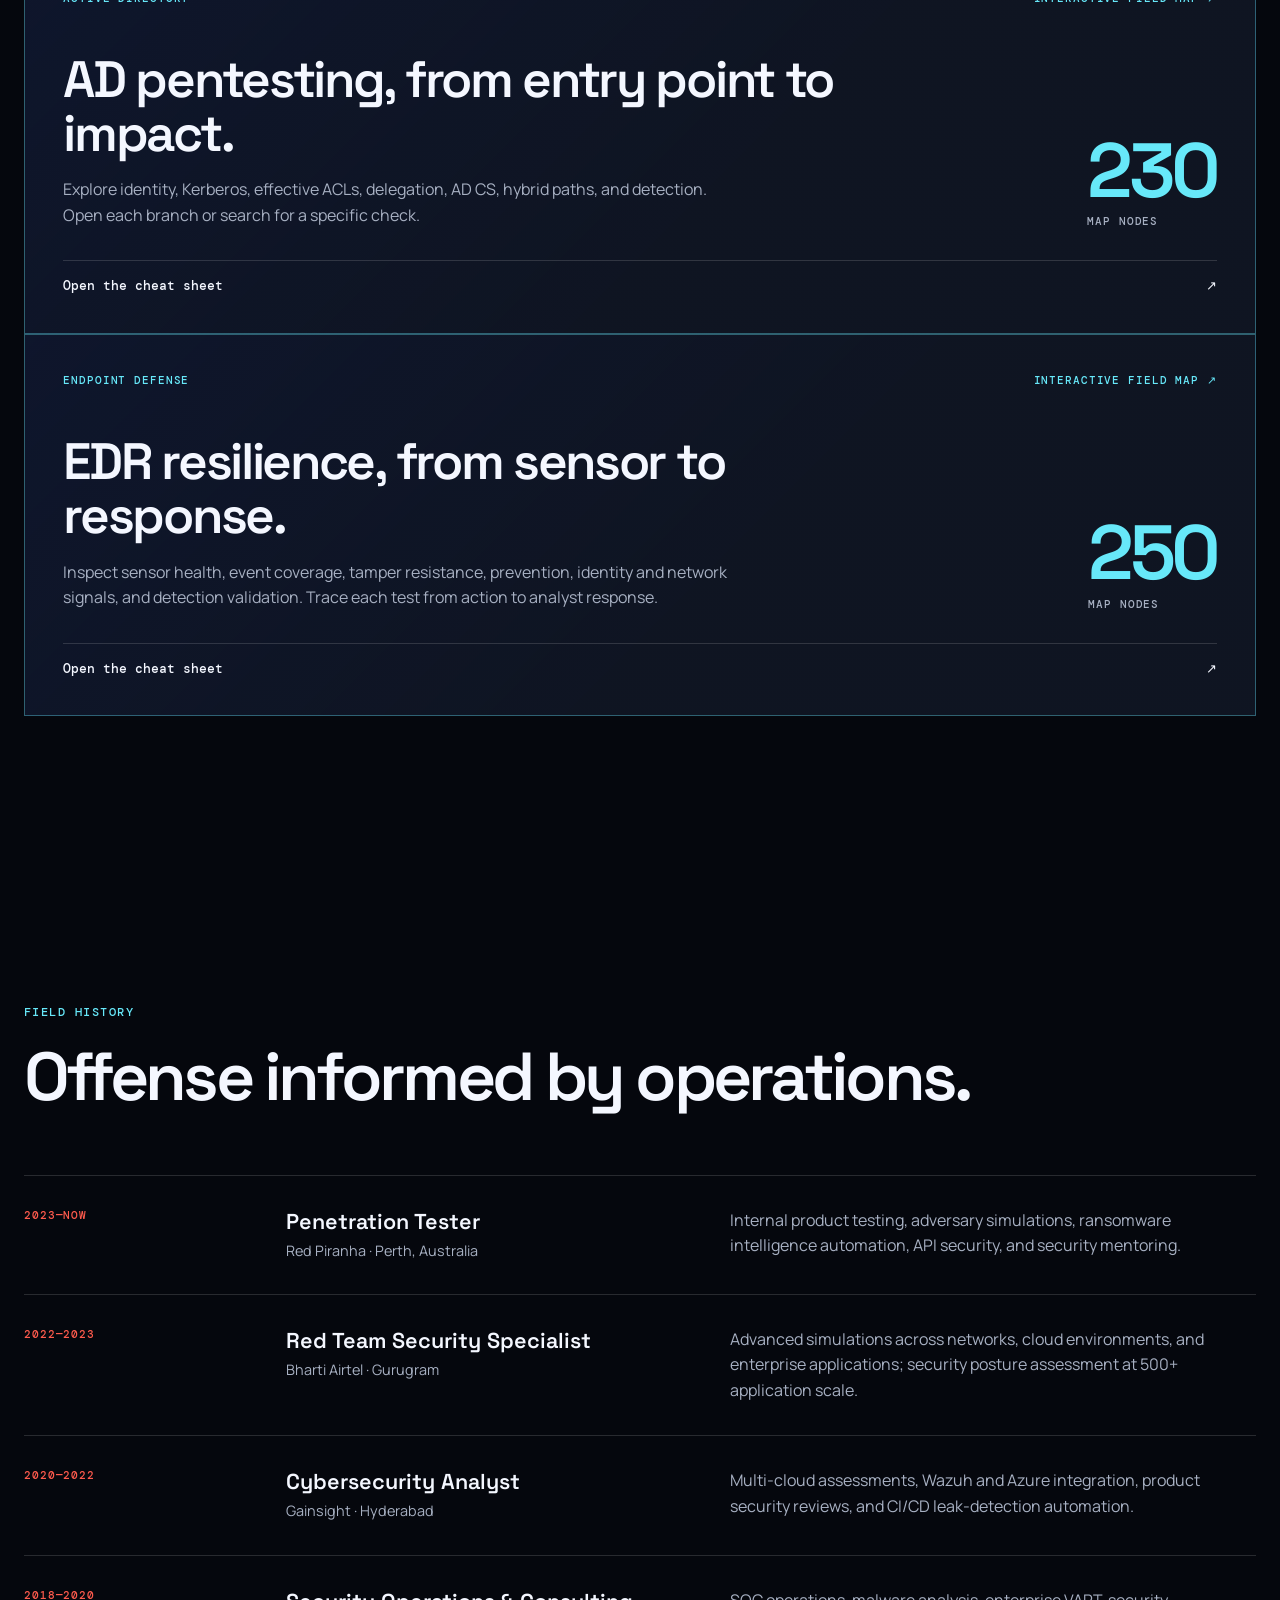
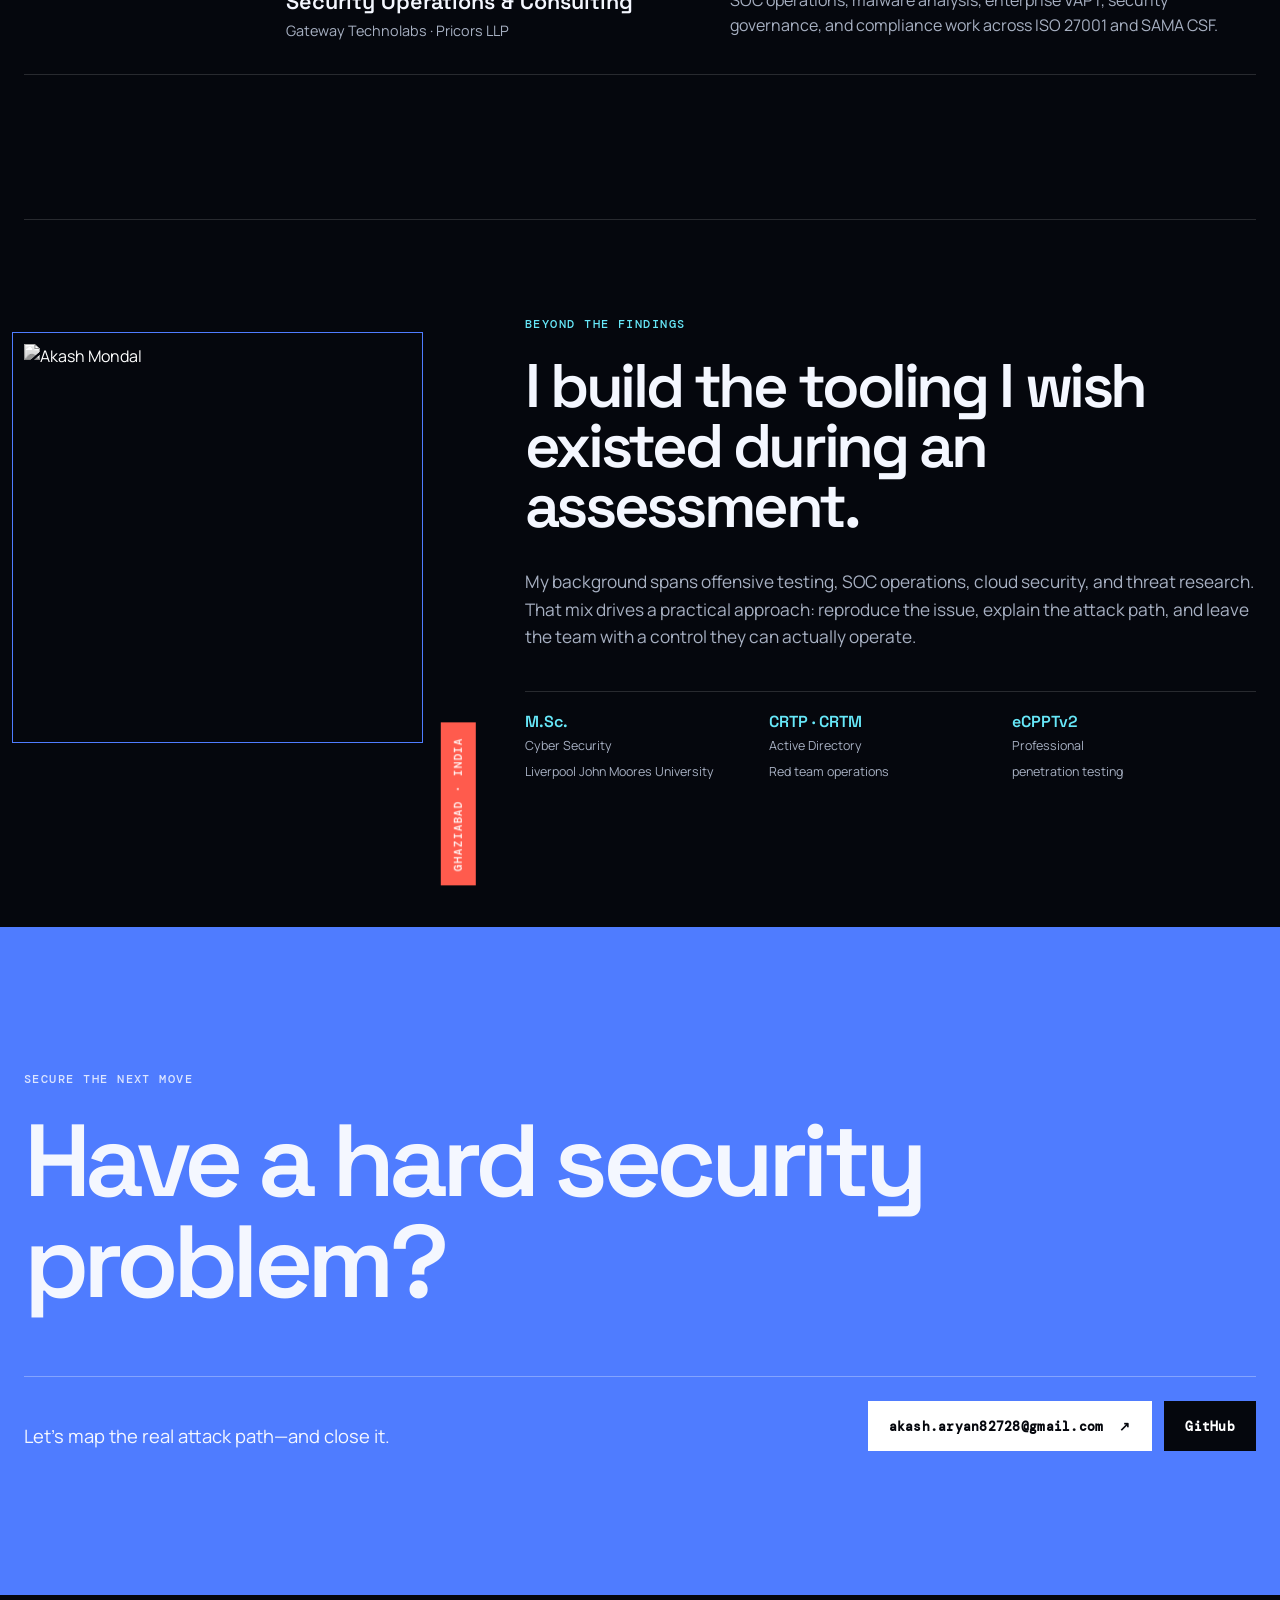
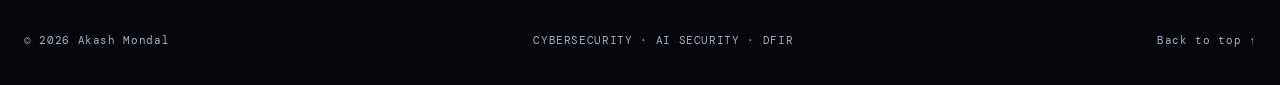
==== commit daf46649: "Add EDR assessment to cheat sheets section" ====
--- a/index.html
+++ b/index.html
@@ -149,6 +149,15 @@
           </div>
           <span class="cheatsheet-open">Open the cheat sheet <span aria-hidden="true">↗</span></span>
         </a>
+
+        <a class="cheatsheet-card" href="cheatsheets/edr-assessment.html" data-reveal>
+          <div class="cheatsheet-meta"><span>ENDPOINT DEFENSE</span><span>INTERACTIVE FIELD MAP ↗</span></div>
+          <div class="cheatsheet-content">
+            <div><h3>EDR resilience, from sensor to response.</h3><p>Inspect sensor health, event coverage, tamper resistance, prevention, identity and network signals, and detection validation. Trace each test from action to analyst response.</p></div>
+            <span class="cheatsheet-count" aria-label="250 map nodes">250<span>MAP NODES</span></span>
+          </div>
+          <span class="cheatsheet-open">Open the cheat sheet <span aria-hidden="true">↗</span></span>
+        </a>
       </section>
 
       <section class="experience section-pad" id="experience" aria-labelledby="experience-title">
--- a/styles.css
+++ b/styles.css
@@ -107,6 +107,25 @@
 .project-wide { min-height: 270px; grid-column: 1 / -1; background: var(--ink); color: #fff; }.project-wide p { color: var(--muted); }.project-wide-content { height: 100%; display: grid; grid-template-columns: 1.4fr 1fr auto; gap: 3rem; align-items: end; }.project-wide .tag-list { align-self: center; }
 .circle-link { width: 70px; height: 70px; display: grid; place-items: center; border-radius: 50%; background: var(--signal); color: #fff; font-size: 1.5rem; transition: transform .25s ease; }.circle-link:hover { transform: rotate(12deg) scale(1.06); }
 
+
+/* Field notes: a compact reference shelf inside the portfolio. */
+.cheatsheets { border-top: 1px solid var(--line); }
+.cheatsheets .section-heading > p { color: var(--muted); }
+.cheatsheet-card { display: block; padding: clamp(1.25rem, 3vw, 2.5rem); border: 1px solid rgba(103,232,249,.36); background: linear-gradient(135deg, rgba(79,124,255,.13), rgba(16,22,36,.94) 58%); transition: border-color .2s ease, transform .2s ease; }
+.cheatsheet-card:hover { border-color: var(--cyan); transform: translateY(-3px); }
+.cheatsheet-meta { display: flex; justify-content: space-between; gap: 1rem; color: var(--cyan); font: 500 .68rem var(--mono); letter-spacing: .08em; }
+.cheatsheet-content { display: flex; justify-content: space-between; align-items: flex-end; gap: 2rem; padding: 3rem 0 2rem; }
+.cheatsheet-content h3 { max-width: 780px; margin-bottom: 1rem; font: 600 clamp(2rem, 4vw, 4rem)/1.06 var(--display); letter-spacing: -.045em; }
+.cheatsheet-content p { max-width: 670px; color: var(--muted); margin-bottom: 0; }
+.cheatsheet-count { flex: none; color: var(--cyan); font: 600 clamp(3rem, 6vw, 6rem)/.85 var(--display); letter-spacing: -.06em; }
+.cheatsheet-count span { display: block; margin-top: .7rem; color: var(--muted); font: 500 .67rem var(--mono); letter-spacing: .08em; }
+.cheatsheet-open { display: flex; justify-content: space-between; border-top: 1px solid var(--line); padding-top: 1rem; font: 500 .79rem var(--mono); }
+@media (max-width: 680px) {
+  .cheatsheet-meta { flex-wrap: wrap; }
+  .cheatsheet-content { display: block; padding: 2rem 0; }
+  .cheatsheet-count { display: inline-block; margin-top: 2rem; }
+}
+
 .experience { border-bottom: 1px solid var(--line); }
 .timeline { margin-top: 4rem; border-top: 1px solid var(--line); }
 .timeline-row { display: grid; grid-template-columns: .7fr 1.25fr 1.6fr; gap: 2rem; padding: 2rem 0; border-bottom: 1px solid var(--line); align-items: start; transition: background .2s ease, padding .2s ease; }
